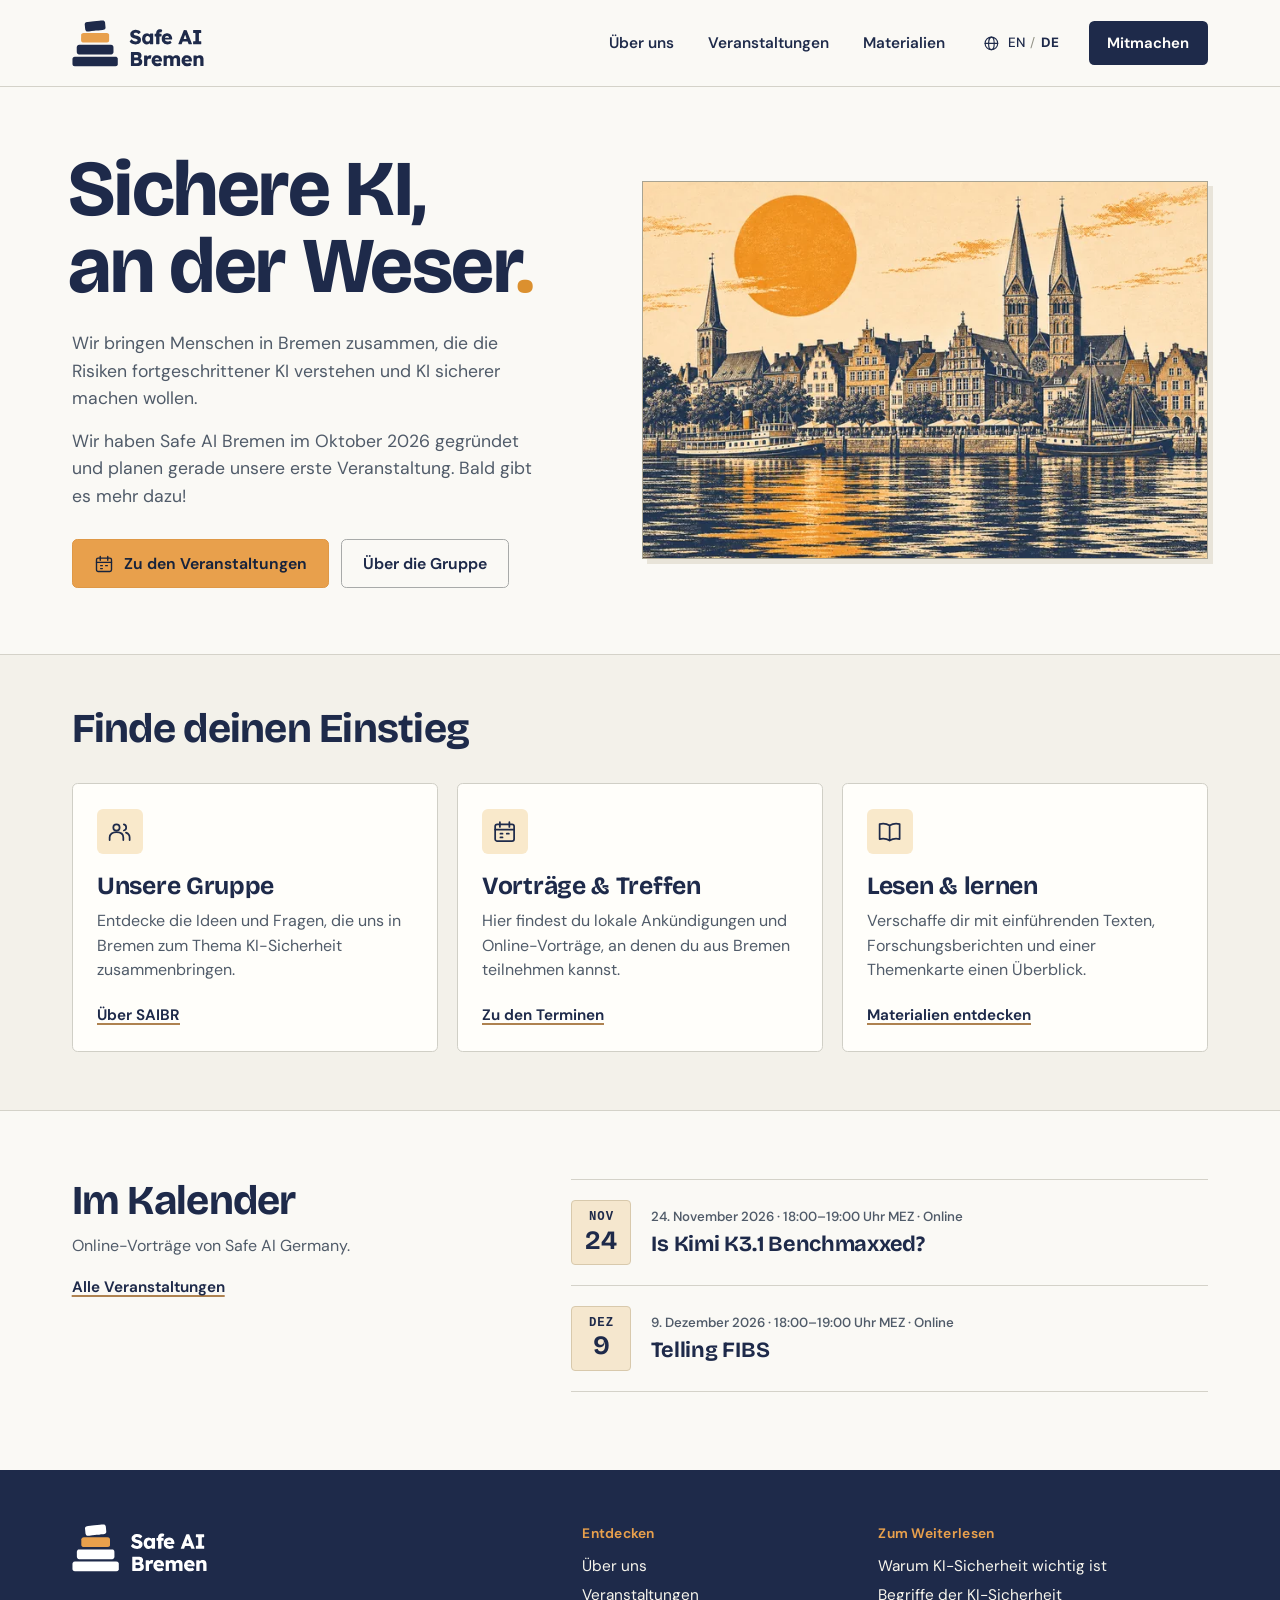
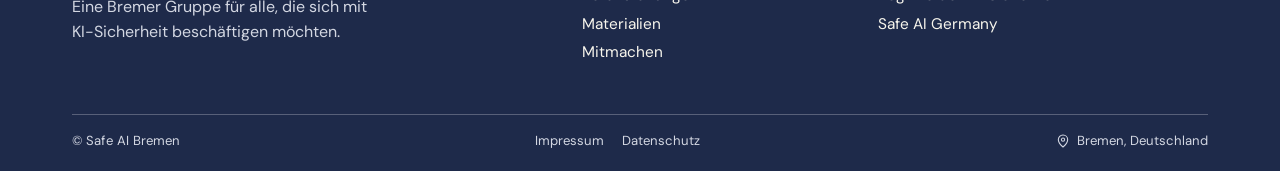
==== de/index.html @ 96a1b573 "Add Safe AI Bremen website" ====
<!doctype html>
<html lang="de">
<head>
  <meta charset="utf-8">
  <meta name="viewport" content="width=device-width, initial-scale=1">
  <meta name="theme-color" content="#faf9f5">
  <title>Safe AI Bremen | SAIBR</title>
  <meta name="description" content="Wir bringen Menschen in Bremen zusammen, die die Risiken fortgeschrittener KI verstehen und KI sicherer machen wollen.">
  <link rel="alternate" hreflang="en" href="../index.html">
<link rel="alternate" hreflang="de" href="index.html">
  <link rel="icon" href="../assets/favicon.svg" type="image/svg+xml">
  <link rel="stylesheet" href="../assets/site.css">
  <script src="../assets/navigation.js" defer></script>
</head>
<body>
    <a class="skip" href="#main">Zum Inhalt</a>
    <header class="masthead" id="top"><div class="wrap header-row">
      <a class="brand" href="index.html" aria-label="Safe AI Bremen · Startseite">
        <img src="../assets/logo-header.svg" width="291" height="103" alt="Safe AI Bremen">
      </a>
      <nav class="main-nav" aria-label="Hauptnavigation"><a class="" href="about.html">Über uns</a><a class="" href="events.html">Veranstaltungen</a><a class="" href="resources.html">Materialien</a></nav>
      <div class="header-actions">
        <nav class="languages" aria-label="Sprache"><svg class="icon" viewBox="0 0 24 24" fill="none" stroke="currentColor" stroke-width="1.65" stroke-linecap="round" stroke-linejoin="round" aria-hidden="true" focusable="false"><circle cx="12" cy="12" r="9"/><ellipse cx="12" cy="12" rx="4" ry="9"/><path d="M3 12h18"/></svg><a href="../index.html" lang="en" hreflang="en" aria-label="English">EN</a><span aria-hidden="true">/</span><a href="index.html" lang="de" hreflang="de" aria-label="Deutsch" aria-current="true">DE</a></nav>
        <a class="button button-navy header-cta" href="get-involved.html">Mitmachen</a>
        <details class="mobile-menu">
          <summary aria-label="Menü"><span class="open-icon"><svg class="icon" viewBox="0 0 24 24" fill="none" stroke="currentColor" stroke-width="1.65" stroke-linecap="round" stroke-linejoin="round" aria-hidden="true" focusable="false"><path d="M3 6h18M3 12h18M3 18h18"/></svg></span><span class="close-icon"><svg class="icon" viewBox="0 0 24 24" fill="none" stroke="currentColor" stroke-width="1.65" stroke-linecap="round" stroke-linejoin="round" aria-hidden="true" focusable="false"><path d="m5 5 14 14M19 5 5 19"/></svg></span></summary>
          <nav aria-label="Hauptnavigation"><a class="" href="about.html">Über uns</a><a class="" href="events.html">Veranstaltungen</a><a class="" href="resources.html">Materialien</a><a class="button button-navy header-cta" href="get-involved.html">Mitmachen</a></nav>
        </details>
      </div>
    </div></header>
    <main id="main">
      <section class="hero wrap" aria-labelledby="hero-title">
        <div class="hero-copy">
          <h1 id="hero-title">Sichere KI,<br>an der Weser<span class="amber-dot">.</span></h1>
          <p class="hero-intro">Wir bringen Menschen in Bremen zusammen, die die Risiken fortgeschrittener KI verstehen und KI sicherer machen wollen.</p>
          <p class="hero-intro">Wir haben Safe AI Bremen im Oktober 2026 gegründet und planen gerade unsere erste Veranstaltung. Bald gibt es mehr dazu!</p>
          <div class="hero-actions">
            <a class="button button-amber" href="events.html"><svg class="icon" viewBox="0 0 24 24" fill="none" stroke="currentColor" stroke-width="1.65" stroke-linecap="round" stroke-linejoin="round" aria-hidden="true" focusable="false"><rect x="3" y="5" width="18" height="16" rx="2"/><path d="M7.5 3v4.5M16.5 3v4.5M3 10h18m-13 4h2m4 0h2m-8 3.5h2"/></svg>Zu den Veranstaltungen</a>
            <a class="button button-outline" href="about.html">Über die Gruppe</a>
          </div>
        </div>
        <figure class="city-print">
          <img src="../assets/bremen-weser.webp" srcset="../assets/bremen-weser-small.webp 660w, ../assets/bremen-weser.webp 1200w"
               sizes="(max-width: 820px) 100vw, 48vw" alt="Die Bremer Altstadt und Boote auf der Weser unter einer tief stehenden Sonne, illustriert in Marineblau und Orange." width="1200" height="800" fetchpriority="high">
        </figure>
      </section>
      <section class="explore-section" aria-labelledby="explore-title"><div class="wrap">
        <h2 id="explore-title">Finde deinen Einstieg</h2>
        <div class="feature-grid">
          <article class="feature-card"><div class="icon-tile"><svg class="icon" viewBox="0 0 24 24" fill="none" stroke="currentColor" stroke-width="1.65" stroke-linecap="round" stroke-linejoin="round" aria-hidden="true" focusable="false"><circle cx="9" cy="8" r="3"/><path d="M2.5 20v-2.4c0-3.3 2.8-5.1 6.5-5.1s6.5 1.8 6.5 5.1V20M16 5.1a3 3 0 0 1 0 5.8m2 2c2.2.7 3.5 2.3 3.5 4.7V20"/></svg></div>
            <h3>Unsere Gruppe</h3><p>Entdecke die Ideen und Fragen, die uns in Bremen zum Thema KI-Sicherheit zusammenbringen.</p>
            <a class="text-link stretched" href="about.html">Über SAIBR</a>
          </article>
          <article class="feature-card"><div class="icon-tile"><svg class="icon" viewBox="0 0 24 24" fill="none" stroke="currentColor" stroke-width="1.65" stroke-linecap="round" stroke-linejoin="round" aria-hidden="true" focusable="false"><rect x="3" y="5" width="18" height="16" rx="2"/><path d="M7.5 3v4.5M16.5 3v4.5M3 10h18m-13 4h2m4 0h2m-8 3.5h2"/></svg></div>
            <h3>Vorträge &amp; Treffen</h3><p>Hier findest du lokale Ankündigungen und Online-Vorträge, an denen du aus Bremen teilnehmen kannst.</p>
            <a class="text-link stretched" href="events.html">Zu den Terminen</a>
          </article>
          <article class="feature-card"><div class="icon-tile"><svg class="icon" viewBox="0 0 24 24" fill="none" stroke="currentColor" stroke-width="1.65" stroke-linecap="round" stroke-linejoin="round" aria-hidden="true" focusable="false"><path d="M12 6.2C9.1 4.3 5.8 4 2.5 4.8v14.3c3.3-.8 6.6-.5 9.5 1.4 2.9-1.9 6.2-2.2 9.5-1.4V4.8C18.2 4 14.9 4.3 12 6.2zm0 0v14.3"/></svg></div>
            <h3>Lesen &amp; lernen</h3><p>Verschaffe dir mit einführenden Texten, Forschungsberichten und einer Themenkarte einen Überblick.</p>
            <a class="text-link stretched" href="resources.html">Materialien entdecken</a>
          </article></div>
      </div></section>
      <section class="calendar-section wrap" aria-labelledby="calendar-title">
        <div><h2 id="calendar-title">Im Kalender</h2>
          <p>Online-Vorträge von Safe AI Germany.</p>
          <a class="text-link" href="events.html">Alle Veranstaltungen</a></div>
        <ul class="event-list">
          <li><article class="event-row">
            <time class="date-tile" datetime="2026-11-24"><span>Nov</span><strong>24</strong></time>
            <div class="event-copy"><p class="meta">24. November 2026 · 18:00–19:00 Uhr MEZ · Online</p>
              <h3><a href="https://luma.com/7eqao0gc">Is Kimi K3.1 Benchmaxxed?</a></h3></div>
          </article></li>
          <li><article class="event-row">
            <time class="date-tile" datetime="2026-12-09"><span>Dez</span><strong>9</strong></time>
            <div class="event-copy"><p class="meta">9. Dezember 2026 · 18:00–19:00 Uhr MEZ · Online</p>
              <h3><a href="https://luma.com/yapvsthe">Telling FIBS</a></h3></div>
          </article></li></ul>
      </section>
    </main>
    <footer class="footer"><div class="wrap">
      <div class="footer-main"><div class="footer-brand">
        <a href="index.html" aria-label="Safe AI Bremen · Startseite"><img src="../assets/logo-footer.svg" alt="Safe AI Bremen" width="291" height="103"></a>
        <p>Eine Bremer Gruppe für alle, die sich mit KI-Sicherheit beschäftigen möchten.</p></div>
        <nav aria-label="Navigation im Fußbereich"><h2>Entdecken</h2><a class="" href="about.html">Über uns</a><a class="" href="events.html">Veranstaltungen</a><a class="" href="resources.html">Materialien</a><a class="" href="get-involved.html">Mitmachen</a></nav>
        <div class="footer-links"><h2>Zum Weiterlesen</h2>
          <a href="https://safeaigermany.org/de/why-ai-safety/">Warum KI-Sicherheit wichtig ist</a>
          <a href="https://safeaigermany.org/de/concept-map/">Begriffe der KI-Sicherheit</a>
          <a href="https://safeaigermany.org/de/">Safe AI Germany</a></div>
      </div>
      <div class="footer-base"><span>© Safe AI Bremen</span>
        <div class="footer-legal"><a class="" href="imprint.html">Impressum</a><a class="" href="privacy.html">Datenschutz</a></div>
        <span class="city"><svg class="icon" viewBox="0 0 24 24" fill="none" stroke="currentColor" stroke-width="1.65" stroke-linecap="round" stroke-linejoin="round" aria-hidden="true" focusable="false"><path d="M19 10c0 5-7 11-7 11S5 15 5 10a7 7 0 1 1 14 0Z"/><circle cx="12" cy="10" r="2.4"/></svg> Bremen, Deutschland</span></div>
    </div></footer>
</body>
</html>
---- assets/site.css ----
@font-face {
  font-family: "Bricolage Grotesque";
  src: url("fonts/bricolage-grotesque.woff") format("woff");
  font-weight: 200 800;
  font-display: swap;
}

@font-face {
  font-family: "DM Sans";
  src: url("fonts/dm-sans.woff") format("woff");
  font-weight: 100 1000;
  font-display: swap;
}

:root {
  color-scheme: light;
  --navy: #1e2a4a;
  --ink: #25324d;
  --muted: #505b69;
  --amber: #e8a04c;
  --pale-amber: #f9e9cb;
  --paper: #faf9f5;
  --white: #fffefa;
  --inset: #f3f1ea;
  --rule: #d4d2c9;
  --heading: "Bricolage Grotesque", "Arial", sans-serif;
  --body: "DM Sans", Arial, sans-serif;
  --mono: ui-monospace, "SFMono-Regular", Consolas, "Liberation Mono", monospace;
}

*, *::before, *::after { box-sizing: border-box; }
body {
  margin: 0;
  background: var(--paper);
  color: var(--navy);
  font: 400 1rem/1.58 var(--body);
  -webkit-font-smoothing: antialiased;
}
h1, h2, h3, p, figure { margin: 0; }
h1, h2, h3 {
  font-family: var(--heading);
  font-optical-sizing: auto;
  line-height: 1.07;
}
h1 { letter-spacing: -.018em; }
h2 { font-size: clamp(2.2rem, 3.2vw, 3.25rem); letter-spacing: -.018em; font-weight: 720; }
h3 { font-size: 1.55rem; letter-spacing: -.012em; font-weight: 700; }
a { color: inherit; text-underline-offset: .22em; }
img { display: block; max-width: 100%; }
button, summary, a { -webkit-tap-highlight-color: transparent; }
a:focus-visible, summary:focus-visible { outline: 3px solid #176fb5; outline-offset: 5px; }
::selection { background: #ffd49a; color: var(--navy); }
.wrap { width: min(88.8%, 82rem); margin-inline: auto; }
.icon { flex: none; width: 1.25rem; height: 1.25rem; }
.skip {
  position: fixed; top: .5rem; left: .5rem; z-index: 15; transform: translateY(-160%);
  padding: .5rem 1rem; color: white; background: var(--navy);
}
.skip:focus { transform: none; }

.masthead { border-bottom: 1px solid var(--rule); }
.header-row { display: flex; align-items: center; gap: clamp(1.5rem, 3vw, 3rem); min-height: 5.4rem; }
.brand { flex: none; line-height: 1; }
.brand img { width: 8.25rem; height: auto; }
.main-nav { display: flex; gap: clamp(1.3rem, 2.65vw, 2.65rem); margin-left: auto; }
.main-nav a, .mobile-menu nav a { font-weight: 580; text-decoration: none; }
.main-nav a {
  display: inline-flex; align-items: center; min-height: 44px;
  font-size: .96rem; white-space: nowrap;
}
.main-nav a:hover, .main-nav a[aria-current="page"],
.mobile-menu nav a[aria-current="page"]:not(.button) {
  text-decoration: underline; text-decoration-color: var(--amber); text-decoration-thickness: 2px;
}
.header-actions { display: flex; align-items: center; gap: clamp(1.2rem, 2.3vw, 2.2rem); }
.languages { display: flex; align-items: center; gap: .35rem; white-space: nowrap; }
.languages .icon { width: 1.05rem; height: 1.05rem; margin-right: .15rem; }
.languages a { display: inline-flex; align-items: center; min-height: 44px; text-decoration: none; font: 500 .84rem/1 var(--body); }
.languages a:hover { text-decoration: underline; }
.languages a[aria-current] { font-weight: 800; }
.languages span { color: #929286; font-size: .82rem; }
.button {
  display: inline-flex; align-items: center; justify-content: center; gap: .65rem;
  min-height: 3.1rem; padding: .75rem 1.3rem; border: 1px solid transparent; border-radius: .33rem;
  font: 650 .98rem/1.25 var(--body); text-align: center; text-decoration: none;
  transition: background-color .15s, box-shadow .15s;
}
.button-navy { background: var(--navy); color: #fffefa; }
.button-navy:hover { background: #344367; }
.header-cta { min-height: 2.75rem; padding: .66rem 1.12rem; font-size: .93rem; }
.button-amber { background: var(--amber); color: #17233c; border-color: #df9846; }
.button-amber:hover { background: #f0af61; box-shadow: 0 2px 0 #ba8646; }
.button-outline { background: transparent; border-color: #a8aaa9; }
.button-outline:hover { background: #efeee8; border-color: var(--ink); }
.mobile-menu { display: none; }

.hero {
  display: grid; grid-template-columns: .94fr 1.06fr;
  align-items: center; gap: clamp(2.8rem, 5.3vw, 6.6rem);
  padding-block: clamp(3.8rem, 5vw, 5.3rem) clamp(4rem, 5.1vw, 5.6rem);
}
.hero-copy { min-width: 0; container-type: inline-size; }
.hero h1 {
  margin-left: -.045em;
  font-size: clamp(2.5rem, 15.7cqi, 6.6rem); font-weight: 730; line-height: .98;
}
.amber-dot { color: #db902f; }
.hero-intro, .inner-intro { color: var(--muted); font-size: clamp(1.1rem, 1.33vw, 1.28rem); line-height: 1.55; }
.hero-intro { margin-top: 1.55rem; max-width: 29.5rem; text-wrap: pretty; }
.hero-intro + .hero-intro { margin-top: 1rem; }
.hero-actions { display: flex; gap: .78rem; flex-wrap: wrap; margin-top: 1.8rem; }
.city-print {
  position: relative;
  border: 1px solid #a8a392; background: var(--paper); box-shadow: 5px 5px 0 #e8e4d9;
}
.city-print img { width: 100%; height: auto; }

.explore-section { background: var(--inset); border-block: 1px solid var(--rule); padding-block: clamp(3rem, 4.1vw, 4rem) clamp(3.2rem, 4.5vw, 4.7rem); }
.feature-grid { display: grid; grid-template-columns: repeat(3, 1fr); gap: 1.15rem; margin-top: 2rem; }
.feature-card {
  position: relative; display: flex; flex-direction: column; align-items: flex-start;
  min-width: 0; padding: clamp(1.25rem, 1.9vw, 2rem); background: var(--white);
  border: 1px solid #d0cfc6; border-radius: .35rem;
  transition: border-color .16s ease, box-shadow .16s ease;
}
.feature-card:hover, .feature-card:focus-within { border-color: #b5a483; box-shadow: 0 3px 0 #e1dbcd; }
.icon-tile {
  display: grid; place-items: center; width: 2.85rem; height: 2.85rem;
  border-radius: .38rem; color: var(--navy); background: var(--pale-amber);
}
.icon-tile .icon { width: 1.58rem; height: 1.58rem; }
.feature-card h3 { margin-top: 1.16rem; }
.feature-card p { margin-block: .63rem 1.3rem; color: var(--muted); line-height: 1.52; }
.text-link {
  display: inline-block; width: fit-content; margin-top: auto; font-weight: 650; font-size: .95rem;
  text-decoration: underline; text-decoration-color: #ae8250; text-decoration-thickness: 1.5px;
}
.text-link:hover { text-decoration-color: var(--navy); }
.stretched::after { content: ""; position: absolute; inset: 0; border-radius: .35rem; }
.calendar-section { display: grid; grid-template-columns: .83fr 1.17fr; gap: 3rem; padding-block: 4.25rem 4.9rem; }
.calendar-section p:not(.meta) { margin: .65rem 0 1rem; color: var(--muted); }
.event-list { list-style: none; padding: 0; margin: 0; }
.event-list > li { border-top: 1px solid var(--rule); }
.event-list > li:last-child { border-bottom: 1px solid var(--rule); }
.event-row { display: flex; gap: 1.25rem; align-items: flex-start; padding-block: 1.25rem; }
.date-tile {
  flex: 0 0 3.75rem; min-height: 4.05rem; display: grid; place-content: center; text-align: center;
  border: 1px solid #d8c9ac; background: #f5e7ce; border-radius: .25rem;
}
.date-tile span { font: 600 .77rem/1.25 var(--mono); letter-spacing: .08em; text-transform: uppercase; }
.date-tile strong { font: 650 1.65rem/1.1 var(--heading); }
.meta { font: 550 .83rem/1.55 var(--body); color: var(--muted); }
.event-copy { align-self: center; }
.event-copy h3 { margin-top: .22rem; font-size: 1.36rem; line-height: 1.22; }
.event-copy h3 a { text-decoration: none; }
.event-copy h3 a:hover { text-decoration: underline; }
.event-copy p:not(.meta) { margin-top: .65rem; color: var(--muted); }

.inner-hero {
  display: flex; align-items: center; justify-content: space-between; gap: 2.5rem;
  padding-block: clamp(3rem, 5.5vw, 5.75rem);
}
.inner-hero > div:first-child { max-width: 48rem; }
.inner-hero h1 { font-size: clamp(3.5rem, 5.7vw, 6rem); line-height: 1; margin-bottom: 1.2rem; }
.inner-intro { max-width: 43rem; }
.brand-plate, .topic-plate { display: grid; place-items: center; flex: none; }
.brand-plate { width: min(29%, 19rem); border: 1px solid var(--rule); background: var(--inset); padding: 2.1rem 1.7rem; }
.brand-plate img { width: 100%; height: auto; }
.topic-plate {
  position: relative; isolation: isolate; overflow: hidden; width: 9.5rem; height: 9.5rem;
  background-color: var(--pale-amber); border-radius: .5rem;
  background-image: radial-gradient(#c7a974 .75px, transparent .9px); background-size: 5px 5px;
}
.topic-plate .icon { width: 3.75rem; height: 3.75rem; stroke-width: 1.35; }
.topic-plate::before {
  content: ""; position: absolute; z-index: -1; background: #f9db9e; width: 5.9rem; height: 5.9rem; border-radius: 50%;
}
.editorial { margin-bottom: 4.5rem; }
.editorial-row {
  display: grid; grid-template-columns: minmax(12rem, .68fr) minmax(0, 1.32fr);
  gap: clamp(2rem, 6.5vw, 6rem); border-top: 1px solid var(--rule); padding-block: 2.85rem;
}
.editorial-row:last-child { border-bottom: 1px solid var(--rule); }
.editorial-row > h2 { font-size: clamp(1.75rem, 2.55vw, 2.5rem); }
.section-prose { font-size: 1.12rem; line-height: 1.65; max-width: 61ch; }
.section-prose + .section-prose { margin-top: .9rem; }
.operator-address { font-style: normal; font-size: 1.12rem; line-height: 1.65; }
.operator-address a { display: inline-block; margin-top: .5rem; overflow-wrap: anywhere; }
.source-links { display: grid; gap: .3rem; padding: 0; margin: 1rem 0 0; list-style: none; }
.article-item + .article-item { margin-top: 1.6rem; padding-top: 1.6rem; border-top: 1px solid var(--rule); }
.article-item h3 { font-size: clamp(1.4rem, 2vw, 1.8rem); line-height: 1.2; }
.article-item p:not(.meta) { max-width: 64ch; color: var(--muted); margin-top: .55rem; font-size: 1.05rem; }
.article-item .meta { margin-bottom: .35rem; }
.article-item .text-link { margin-top: .6rem; }
.editorial-row .event-list > li:first-child { border-top: 0; }
.editorial-row .event-list > li:first-child .event-row { padding-top: 0; }
.extra-link { margin-top: 1.25rem; }

.footer { background: var(--navy); color: #f8f6ed; }
.footer-main { display: grid; grid-template-columns: 1.45fr .8fr 1fr; gap: 2rem; padding-block: 3.4rem 2.8rem; }
.footer-brand img { width: 8.45rem; height: auto; }
.footer-brand > a { display: inline-block; }
.footer-brand p { max-width: 19rem; margin-top: .9rem; color: #d3d7e2; }
.footer h2 { font: 650 .86rem/1.4 var(--body); letter-spacing: .02em; margin-bottom: .65rem; color: var(--amber); }
.footer nav a, .footer-links a { display: block; width: fit-content; margin-block: .28rem; text-decoration: none; font-size: .96rem; }
.footer a:hover { text-decoration: underline; }
.footer-base { border-top: 1px solid #586079; display: flex; justify-content: space-between; padding-block: 1rem 1.2rem; color: #d3d7e2; font-size: .82rem; }
.footer-base .city { display: inline-flex; align-items: center; gap: .4rem; }
.footer-legal { display: flex; flex-wrap: wrap; justify-content: center; gap: .3rem 1.1rem; }
.footer-legal a { text-decoration: none; }
.footer-base .icon { width: 1rem; height: 1rem; }

@media (min-width: 821px) and (max-width: 1020px) {
  .wrap { width: 92%; }
  .header-row, .header-actions { gap: 1.15rem; }
  .main-nav { gap: 1.15rem; }
  .hero { gap: 1.8rem; }
  .hero-actions { gap: .55rem; }
  .hero-actions .button { padding-inline: .9rem; }
}
@media (max-width: 820px) {
  .wrap { width: 89.5%; }
  .header-row { min-height: 4.7rem; }
  .brand img { width: 7.75rem; }
  .main-nav, .header-actions > .header-cta { display: none; }
  .header-actions { margin-left: auto; gap: .9rem; }
  .mobile-menu { display: block; }
  .mobile-menu summary {
    display: grid; place-items: center; width: 2.75rem; height: 2.75rem;
    list-style: none; cursor: pointer; border: 1px solid var(--rule); border-radius: .3rem;
  }
  .mobile-menu summary::-webkit-details-marker { display: none; }
  .mobile-menu summary span { line-height: 0; }
  .mobile-menu summary .icon { width: 1.3rem; height: 1.3rem; }
  .mobile-menu .close-icon, .mobile-menu[open] .open-icon { display: none; }
  .mobile-menu[open] .close-icon { display: inline; }
  .mobile-menu nav {
    display: grid; position: absolute; top: 4.7rem; left: 0; right: 0; z-index: 5;
    background: var(--paper); padding: .45rem 5.25% 1.1rem; border-bottom: 1px solid var(--rule);
    box-shadow: 0 10px 20px #1e2a4a12;
  }
  .mobile-menu nav a:not(.button) { padding: .7rem 0; }
  .mobile-menu nav .button { margin-top: .4rem; justify-self: start; }
  .hero { grid-template-columns: 1fr; gap: 2.15rem; padding-block: 2.9rem 3.1rem; }
  .hero-intro { max-width: 35rem; margin-top: 1.15rem; }
  .hero-actions { margin-top: 1.35rem; }
  .city-print img { aspect-ratio: 1.9; object-fit: cover; object-position: center 48%; }
  .feature-grid { gap: .72rem; }
  .feature-card { padding: 1.1rem; }
  .feature-card h3 { font-size: 1.35rem; }
  .calendar-section { grid-template-columns: 1fr; gap: 1.5rem; padding-block: 3.25rem; }
  .editorial-row { gap: 2rem; }
  .brand-plate { padding: 1.3rem 1rem; }
  .footer-main { grid-template-columns: 1.15fr .7fr 1fr; gap: 1.25rem; }
}
@media (max-width: 600px) {
  .wrap { width: calc(100% - 2.65rem); }
  .header-row { min-height: 4.35rem; }
  .brand img { width: 7rem; }
  .languages { gap: .25rem; }
  .languages a { min-width: 1.45rem; }
  .mobile-menu nav { top: 4.35rem; padding-inline: 1.325rem; }
  .hero { padding-top: 2.65rem; gap: 1.9rem; }
  .hero-intro { font-size: 1.09rem; }
  .hero-actions { gap: .6rem; }
  .button { min-height: 2.9rem; padding: .7rem .95rem; }
  .city-print img { aspect-ratio: 1.5; }
  .explore-section { padding-block: 2.5rem; }
  h2 { font-size: 2.16rem; }
  .feature-grid { grid-template-columns: 1fr; margin-top: 1.45rem; gap: .85rem; }
  .feature-card { padding: 1.25rem; }
  .feature-card h3 { font-size: 1.5rem; margin-top: .9rem; }
  .feature-card p { margin-block: .45rem .9rem; }
  .event-row { gap: .85rem; }
  .inner-hero { padding-block: 2.75rem; }
  .inner-hero h1 { font-size: clamp(2.8rem, 12vw, 4.25rem); overflow-wrap: anywhere; }
  .inner-hero .topic-plate, .inner-hero .brand-plate { display: none; }
  .editorial { margin-bottom: 2.65rem; }
  .editorial-row { grid-template-columns: 1fr; gap: 1rem; padding-block: 1.8rem; }
  .editorial-row > h2 { font-size: 1.85rem; }
  .footer-main { grid-template-columns: .85fr 1.15fr; gap: 1.5rem; padding-block: 2.2rem; }
  .footer-brand { grid-column: 1 / -1; }
  .footer-brand p { max-width: 25rem; }
  .footer-base { flex-wrap: wrap; gap: .7rem 1rem; }
  .footer-legal { order: 3; width: 100%; justify-content: flex-start; }
}
@media (prefers-reduced-motion: reduce) {
  *, *::before, *::after { transition: none !important; }
}
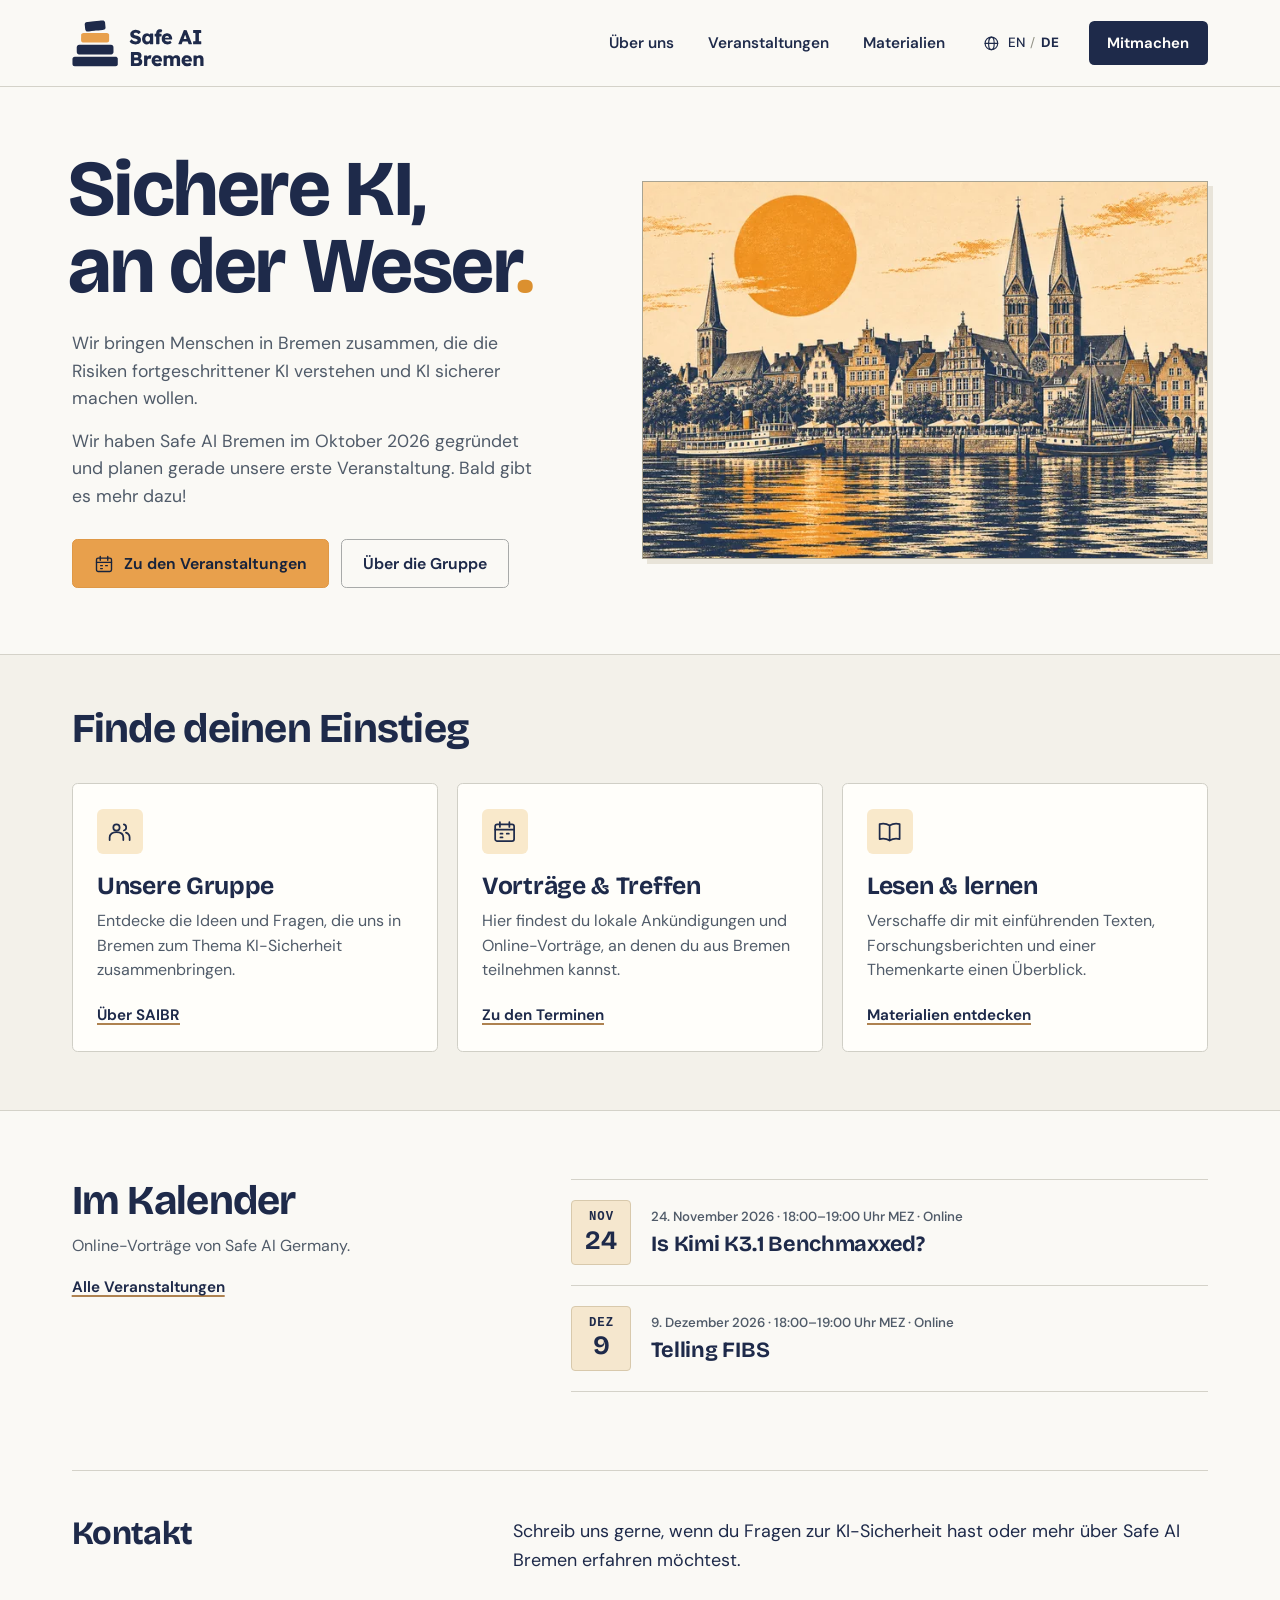
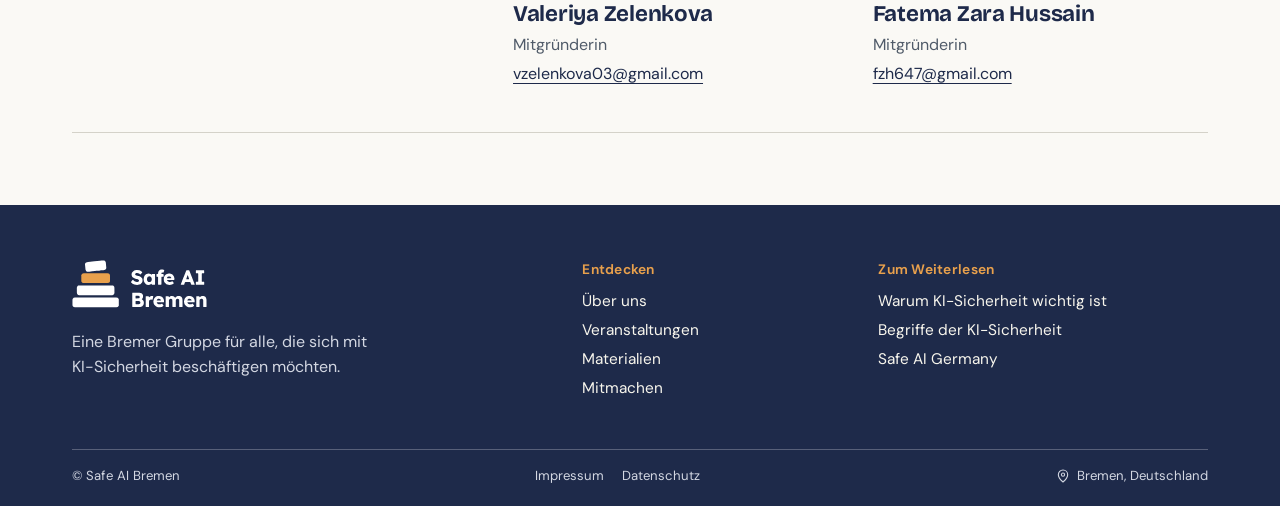
==== commit cd26b0c4: "Introduce both co-founders and invite visitors to get in touch" ====
--- a/de/index.html
+++ b/de/index.html
@@ -76,6 +76,12 @@
               <h3><a href="https://luma.com/yapvsthe">Telling FIBS</a></h3></div>
           </article></li></ul>
       </section>
+      <div class="editorial wrap">
+      <section id="contact" class="editorial-row" aria-labelledby="contact-title">
+        <h2 id="contact-title">Kontakt</h2>
+        <div><p class="section-prose">Schreib uns gerne, wenn du Fragen zur KI-Sicherheit hast oder mehr über Safe AI Bremen erfahren möchtest.</p>
+          <ul class="founder-list"><li><h3>Valeriya Zelenkova</h3><p>Mitgründerin</p><a href="mailto:vzelenkova03@gmail.com">vzelenkova03@gmail.com</a></li><li><h3>Fatema Zara Hussain</h3><p>Mitgründerin</p><a href="mailto:fzh647@gmail.com">fzh647@gmail.com</a></li></ul></div>
+      </section></div>
     </main>
     <footer class="footer"><div class="wrap">
       <div class="footer-main"><div class="footer-brand">
--- a/assets/site.css
+++ b/assets/site.css
@@ -184,6 +184,13 @@
 .editorial-row > h2 { font-size: clamp(1.75rem, 2.55vw, 2.5rem); }
 .section-prose { font-size: 1.12rem; line-height: 1.65; max-width: 61ch; }
 .section-prose + .section-prose { margin-top: .9rem; }
+.founder-list {
+  display: grid; grid-template-columns: repeat(auto-fit, minmax(min(14rem, 100%), 1fr));
+  gap: 1.5rem; list-style: none; padding: 0; margin: 1.6rem 0 0;
+}
+.founder-list h3 { font-size: 1.4rem; line-height: 1.2; }
+.founder-list p { color: var(--muted); margin-block: .25rem; }
+.founder-list a { overflow-wrap: anywhere; }
 .operator-address { font-style: normal; font-size: 1.12rem; line-height: 1.65; }
 .operator-address a { display: inline-block; margin-top: .5rem; overflow-wrap: anywhere; }
 .source-links { display: grid; gap: .3rem; padding: 0; margin: 1rem 0 0; list-style: none; }
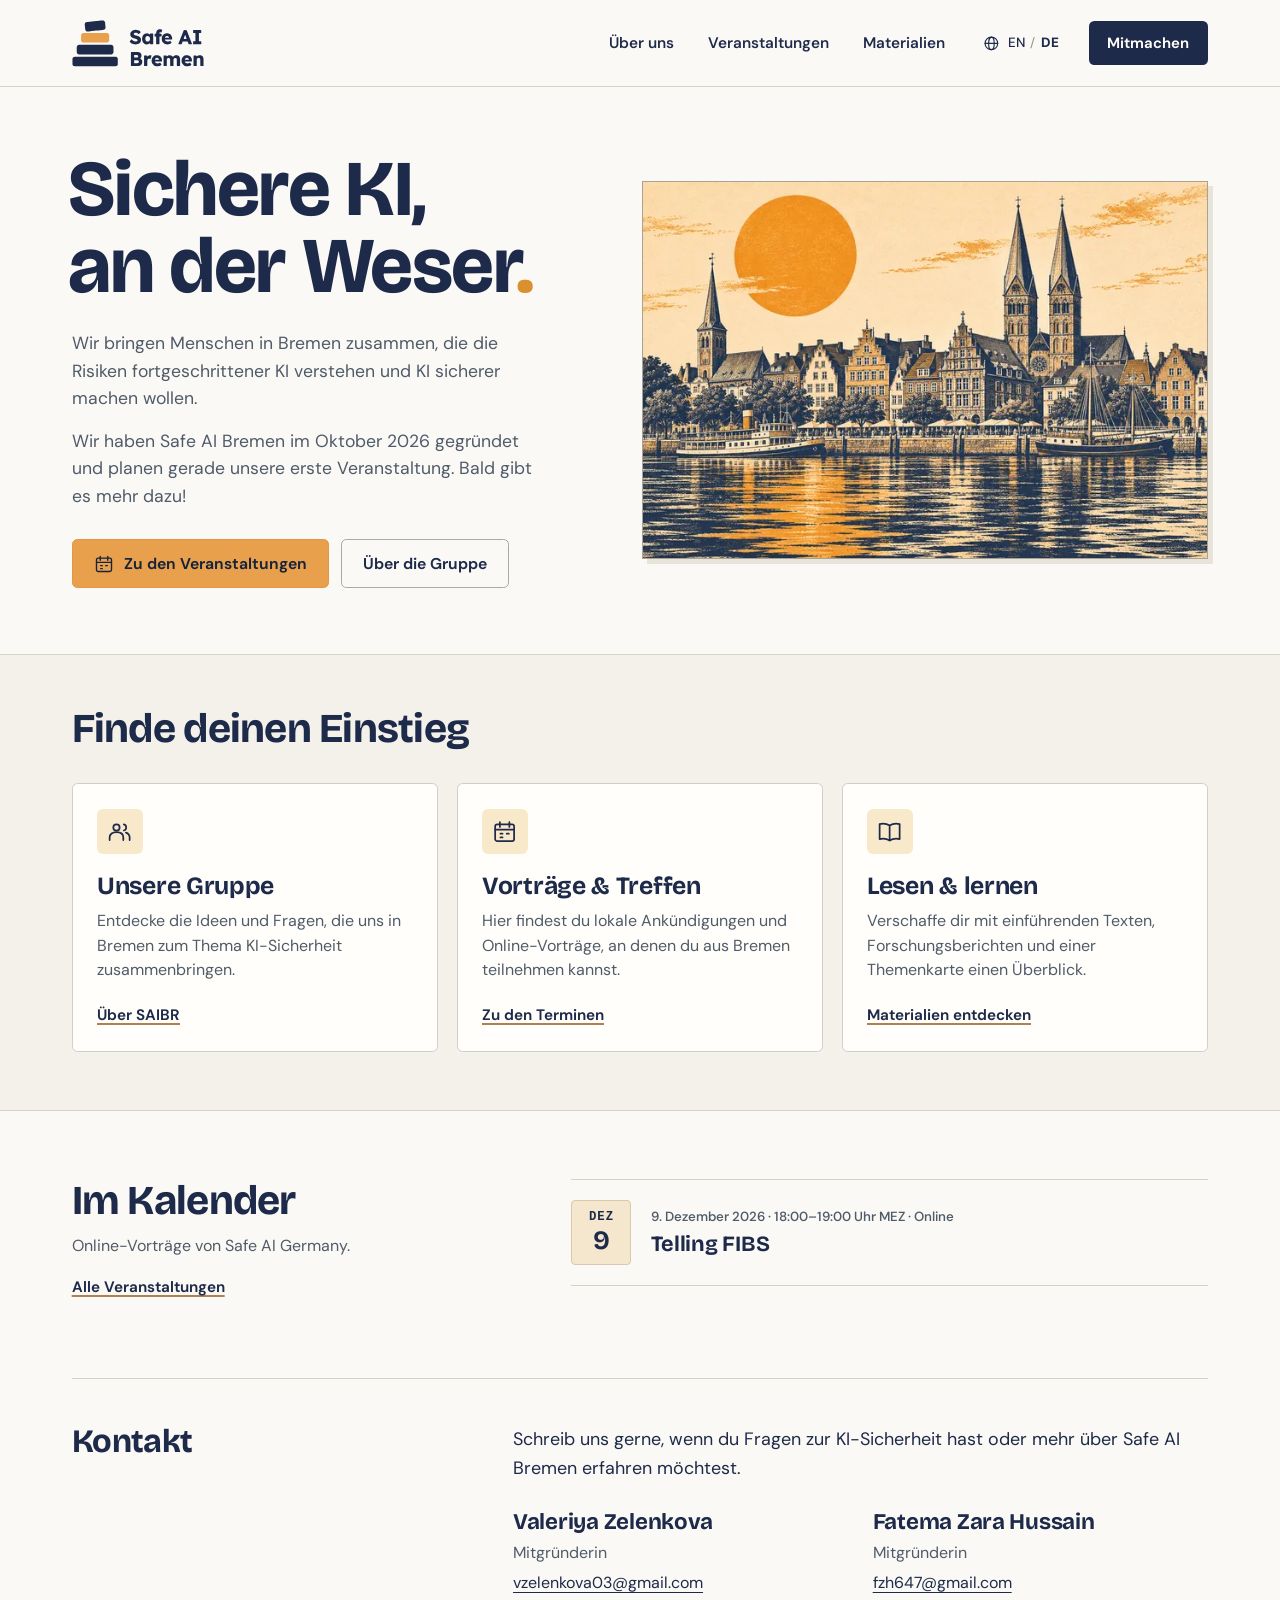
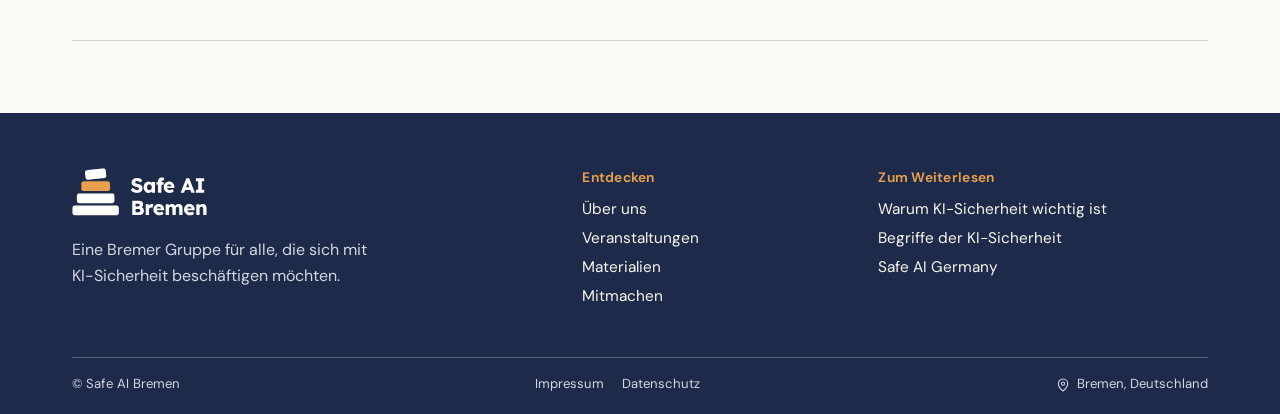
==== commit b78aea48: "Remove the 24 November talk from the event listings" ====
--- a/de/index.html
+++ b/de/index.html
@@ -66,11 +66,6 @@
           <a class="text-link" href="events.html">Alle Veranstaltungen</a></div>
         <ul class="event-list">
           <li><article class="event-row">
-            <time class="date-tile" datetime="2026-11-24"><span>Nov</span><strong>24</strong></time>
-            <div class="event-copy"><p class="meta">24. November 2026 · 18:00–19:00 Uhr MEZ · Online</p>
-              <h3><a href="https://luma.com/7eqao0gc">Is Kimi K3.1 Benchmaxxed?</a></h3></div>
-          </article></li>
-          <li><article class="event-row">
             <time class="date-tile" datetime="2026-12-09"><span>Dez</span><strong>9</strong></time>
             <div class="event-copy"><p class="meta">9. Dezember 2026 · 18:00–19:00 Uhr MEZ · Online</p>
               <h3><a href="https://luma.com/yapvsthe">Telling FIBS</a></h3></div>
